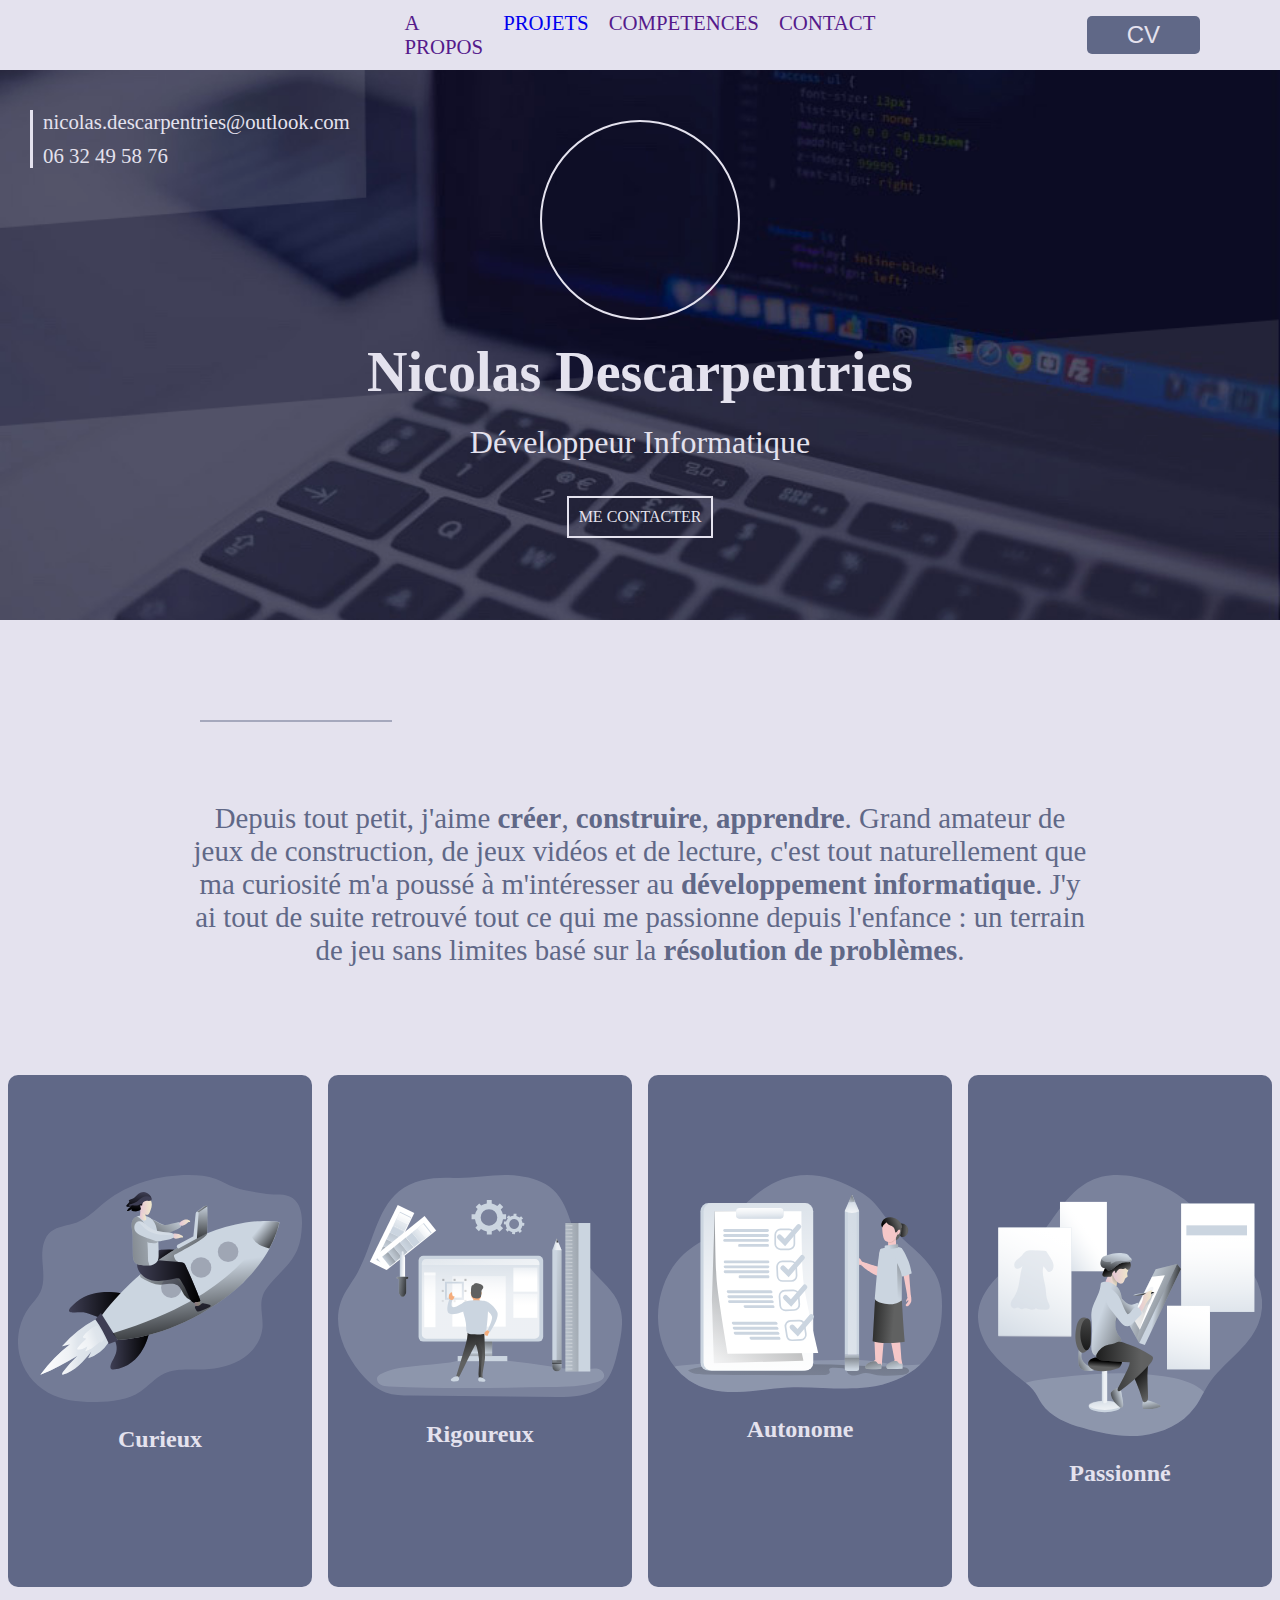
==== index.html @ d02ac80a "V1 home + V1 projets" ====
<!DOCTYPE html>
<html lang="en">
<head>
    <meta charset="UTF-8">
    <meta name="viewport" content="width=device-width, initial-scale=1.0">
    <title>ACCEUIL</title>
    <link rel="stylesheet" href="styles.css">
</head>
<body>
    <nav>
        <div class="empty-layout"></div>
        <div class="nav-links">
            <a href="">A PROPOS</a>
            <a href="/project.html">PROJETS</a>
            <a href="">COMPETENCES</a>
            <a href="">CONTACT</a>
        </div>
        <div class="button">
            <button>CV</button>
        </div>
    </nav>

    <section class="presentation">
        <div class="container-photo-nom">
            <div class="photo-profil"></div>
            <h1>Nicolas Descarpentries</h1>
            <p>Développeur Informatique</p>
            <a href="#">ME CONTACTER</a>
            
        </div>
        <div class="contact">
            <div class="vertical-bar"></div>
            <div>
                <p>nicolas.descarpentries@outlook.com</p>
                <p>06 32 49 58 76</p>
            </div>
        </div>
    </section>

    <section>
        <div class="horizontal-bar"></div>
        <p class="introduction-paragraph">
            Depuis tout petit, j'aime <span class="weihgt">créer</span>, <span class="weihgt">construire</span>, <span class="weihgt">apprendre</span>. Grand amateur de jeux de construction, de jeux vidéos et de lecture, c'est tout naturellement que ma curiosité m'a poussé à m'intéresser au <span class="weihgt">développement informatique</span>. J'y ai tout de suite retrouvé tout ce qui me passionne depuis l'enfance : un terrain de jeu sans limites basé sur la <span class="weihgt">résolution de problèmes</span>.
        </p>
    
    </section>

    <section>
        <div class="soft-skills">
            <div>
                <img src="svg/fusee.svg" alt="">
                <h2>Curieux</h2>
                <p></p>
            </div>
            <div>
                <img src="svg/rigor.svg" alt="">
                <h2>Rigoureux</h2>
                <p></p>
            </div>
            <div>
                <img src="svg/checklist.d0c9628a.svg" alt="">
                <h2>Autonome</h2>
                <p></p>
            </div>
            <div>
                <img src="svg/passionate.svg" alt="">
                <h2>Passionné</h2>
                <p></p>
            </div>
    </section>



</body>
</html>
---- styles.css ----
*,
::before,
::after {
  box-sizing: border-box;
  margin: 0;
  padding: 0;
}

:root {
    --couleur-fond: #e4e2ee;
    --couleur-secondaire: #606887;
    --couleur-secondaire-light: #6068877a;
}

body {
  background-color: var(--couleur-fond);
  color:var(--couleur-secondaire);
  
}

nav {
  height: 70px;
  display: flex;
  justify-content: center;
  align-items: center;
}

div.empty-layout, div.nav-links, div.button {
  width: 100%;
}

div.nav-links {
  display: flex;
  justify-content: center;
}

div.button {
  display: flex;
  justify-content: flex-end;
}

button {
  margin-right: 80px;
}

.nav-links a {
  margin: 0 10px;
  text-decoration: none;
  font-size: 1.3rem; 
}

nav a::after {
  content: "";
  display: none;
  background-color: var(--couleur-secondaire);
  height: 1px;
}

  nav a:hover::after {
    display: block;
}

nav button {
  font-size: 1.5rem;
  border-radius: 5px;
  color: var(--couleur-fond);
  background-color: var(--couleur-secondaire);
  padding: 5px 40px ;
  border: none;

} 

.presentation {
  background-color: blue;
  height: 550px;
  background: url(images/cover_overlay.png) no-repeat center/100% 100%,url(images/cover.jpg) no-repeat center/cover;
  position: relative;
}


.container-photo-nom {
  color: var(--couleur-fond);
  text-align: center;
  padding-top: 50px;
}

.container-photo-nom h1 {
  font-size: 3.5rem;
  margin: 20px ;
}

.container-photo-nom p {
  font-size: 2rem;
  margin: 20px ;
}

.container-photo-nom a {
  border: solid 2px var(--couleur-fond);
  color: var(--couleur-fond);
  text-decoration: none;
  display: inline-block;
  margin: 15px;
  padding: 10px;
}

.photo-profil {
  width: 200px;
  height: 200px;
  margin: auto;
  background: url(images/photo-profil.jpg) center/ cover;
  border-radius: 50%;
  border:solid 2px  var(--couleur-fond);
}

.horizontal-bar {
  height: 2px;
  width: 15%;
  background-color: var(--couleur-secondaire-light);
  margin-top: 100px;
  margin-left: 200px;
}

.contact {
  position: absolute;
  left: 30px;
  top:40px;
  color: var(--couleur-fond);
  font-size: 1.3rem;
  display: flex;
}

.contact p:nth-child(2) {
  margin-top: 10px;
}

.vertical-bar {
  width: 3px;
  background-color: var(--couleur-fond);
  margin-right: 10px;
}

.introduction-paragraph {
  width: 70%;
  margin: 80px auto;
  font-size: 1.8rem;
  text-align: center;
}

.weihgt {
  font-weight: 900;
}



/* ------------- SOFT SKILLS ------------- */

.soft-skills {
  max-width: 1500px;
  margin: 100px auto;
  display: flex;
  justify-content: center;
  text-align: center;
}

.soft-skills div {
  background-color: var(--couleur-secondaire);
  color: var(--couleur-fond);
  width: 100%;
  margin: 8px;
  padding: 100px 10px;
  border-radius: 10px;
}

.soft-skills  h2 {
  margin-top: 20px;
}
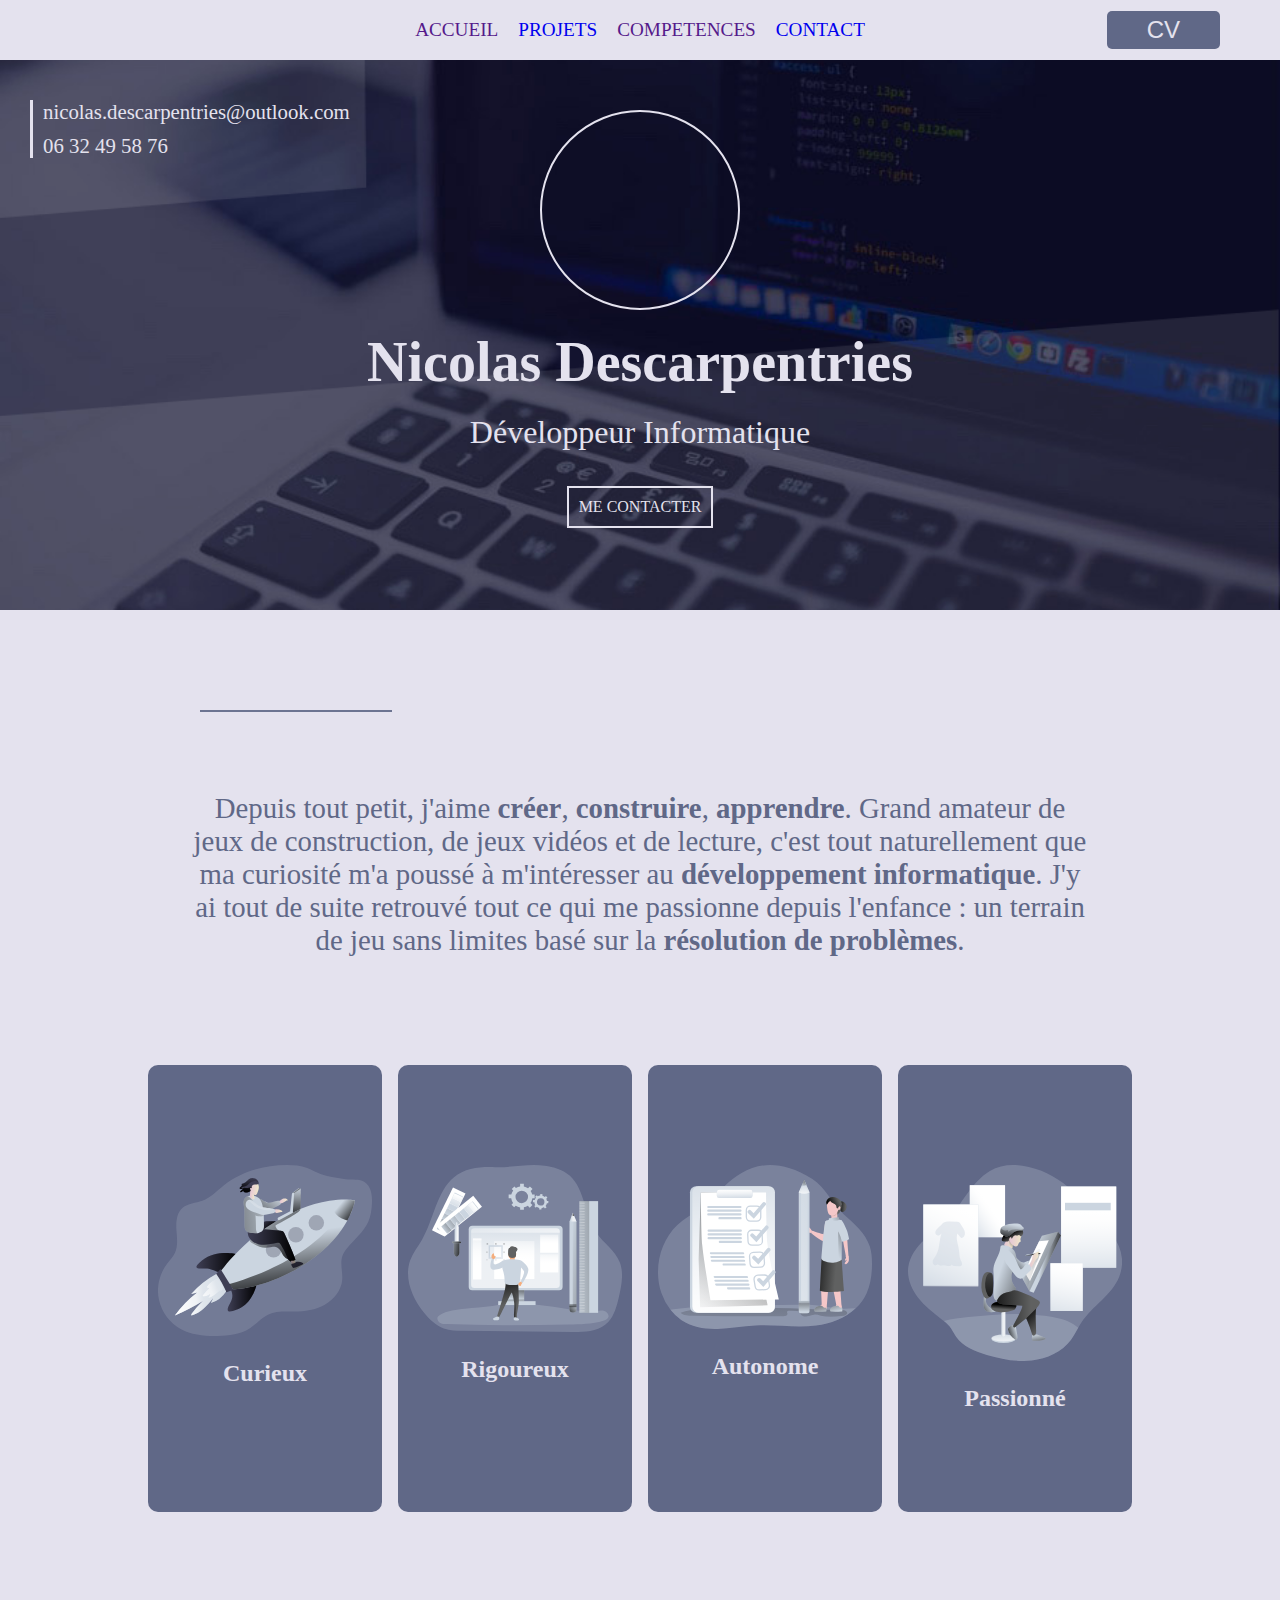
==== commit 93f57f48: "premier refactoring du css" ====
--- a/index.html
+++ b/index.html
@@ -4,18 +4,19 @@
     <meta charset="UTF-8">
     <meta name="viewport" content="width=device-width, initial-scale=1.0">
     <title>ACCEUIL</title>
-    <link rel="stylesheet" href="styles.css">
+    <link rel="stylesheet" href="static/styles.css">
+    <link rel="stylesheet" href="static/index.css">
 </head>
 <body>
     <nav>
-        <div class="empty-layout"></div>
+        <div class="nav-empty-layout"></div>
         <div class="nav-links">
-            <a href="">A PROPOS</a>
+            <a href="">ACCUEIL</a>
             <a href="/project.html">PROJETS</a>
             <a href="">COMPETENCES</a>
-            <a href="">CONTACT</a>
+            <a href="/contact.html">CONTACT</a>
         </div>
-        <div class="button">
+        <div class="nav-button">
             <button>CV</button>
         </div>
     </nav>
@@ -25,7 +26,7 @@
             <div class="photo-profil"></div>
             <h1>Nicolas Descarpentries</h1>
             <p>Développeur Informatique</p>
-            <a href="#">ME CONTACTER</a>
+            <a href="/contact.html">ME CONTACTER</a>
             
         </div>
         <div class="contact">
--- a/static/styles.css
+++ b/static/styles.css
@@ -0,0 +1,84 @@
+/* ---- SETUP DE BASE ---- */
+
+:root {
+    --couleur-fond: #e4e2ee;
+    --couleur-secondaire: #606887;
+    --couleur-secondaire-light: #606887e8;
+}
+
+body {
+  background-color: var(--couleur-fond);
+  color:var(--couleur-secondaire);
+}
+
+*,
+::before,
+::after {
+  box-sizing: border-box;
+  margin: 0;
+  padding: 0;
+}
+
+
+
+/* ---- BARRE DE NAVIGATION ---- */
+
+nav {
+  height: 60px;
+  display: flex;
+  justify-content: center;
+  align-items: center;
+}
+
+.nav-empty-layout, .nav-links, .nav-button {
+  /* width: 100%; */
+  flex: 1
+}
+
+.nav-links {
+  display: flex;
+  justify-content: center;
+  flex-shrink: 0;
+}
+
+.nav-button {
+  display: flex;
+  justify-content: flex-end;
+}
+
+.nav-button button {
+  margin-right: 60px;
+  font-size: 1.5rem;
+  border-radius: 5px;
+  color: var(--couleur-fond);
+  background-color: var(--couleur-secondaire);
+  padding: 5px 40px ;
+  border: none;
+}
+
+.nav-links a {
+  margin: 0 10px;
+  text-decoration: none;
+  font-size: 1.2rem; 
+}
+
+.nav-links a::after {
+  content: "";
+  display: none;
+  background-color: var(--couleur-secondaire-light);
+  height: 1px;
+}
+
+.nav-links a:hover {
+  color: var(--couleur-secondaire-light);
+}
+
+.nav-links a:hover::after {
+  display: block;
+}
+
+
+
+
+
+
--- a/static/index.css
+++ b/static/index.css
@@ -0,0 +1,113 @@
+/* ----- SECTION PRESENTATION ----- */
+
+.presentation {
+background-color: blue;
+height: 550px;
+background: url(../images/cover_overlay.png) no-repeat center/100% 100%,url(../images/cover.jpg) no-repeat center/cover;
+position: relative;
+}
+
+
+.container-photo-nom {
+color: var(--couleur-fond);
+text-align: center;
+padding-top: 50px;
+}
+
+.photo-profil {
+width: 200px;
+height: 200px;
+margin: auto;
+background: url(../images/photo-profil.jpg) center/ cover;
+border-radius: 50%;
+border:solid 2px  var(--couleur-fond);
+}
+
+.container-photo-nom h1 {
+font-size: 3.5rem;
+margin: 20px ;
+}
+
+.container-photo-nom p {
+font-size: 2rem;
+margin: 20px ;
+}
+
+.container-photo-nom a {
+border: solid 2px var(--couleur-fond);
+color: var(--couleur-fond);
+text-decoration: none;
+display: inline-block;
+margin: 15px;
+padding: 10px;
+}
+
+
+
+/* ----- SECTION CONTACT MAIL + TEL ----- */
+
+.contact {
+position: absolute;
+left: 30px;
+top:40px;
+color: var(--couleur-fond);
+font-size: 1.3rem;
+display: flex;
+}
+
+.contact p:nth-child(2) {
+margin-top: 10px;
+}
+
+.vertical-bar {
+width: 3px;
+background-color: var(--couleur-fond);
+margin-right: 10px;
+}
+
+
+
+/* ----- SECTION PARAGRAPHE PRESENTATION ----- */
+
+.horizontal-bar {
+height: 2px;
+width: 15%;
+background-color: var(--couleur-secondaire-light);
+margin-top: 100px;
+margin-left: 200px;
+}
+
+.introduction-paragraph {
+width: 70%;
+margin: 80px auto;
+font-size: 1.8rem;
+text-align: center;
+}
+
+.weihgt {
+font-weight: 900;
+}
+
+
+/* ------------- SECTION SOFT SKILLS ------------- */
+
+.soft-skills {
+max-width: 1000px;
+margin: 100px auto;
+display: flex;
+justify-content: center;
+text-align: center;
+}
+
+.soft-skills div {
+background-color: var(--couleur-secondaire);
+color: var(--couleur-fond);
+width: 100%;
+margin: 8px;
+padding: 100px 10px;
+border-radius: 10px;
+}
+
+.soft-skills h2 {
+margin-top: 20px;
+}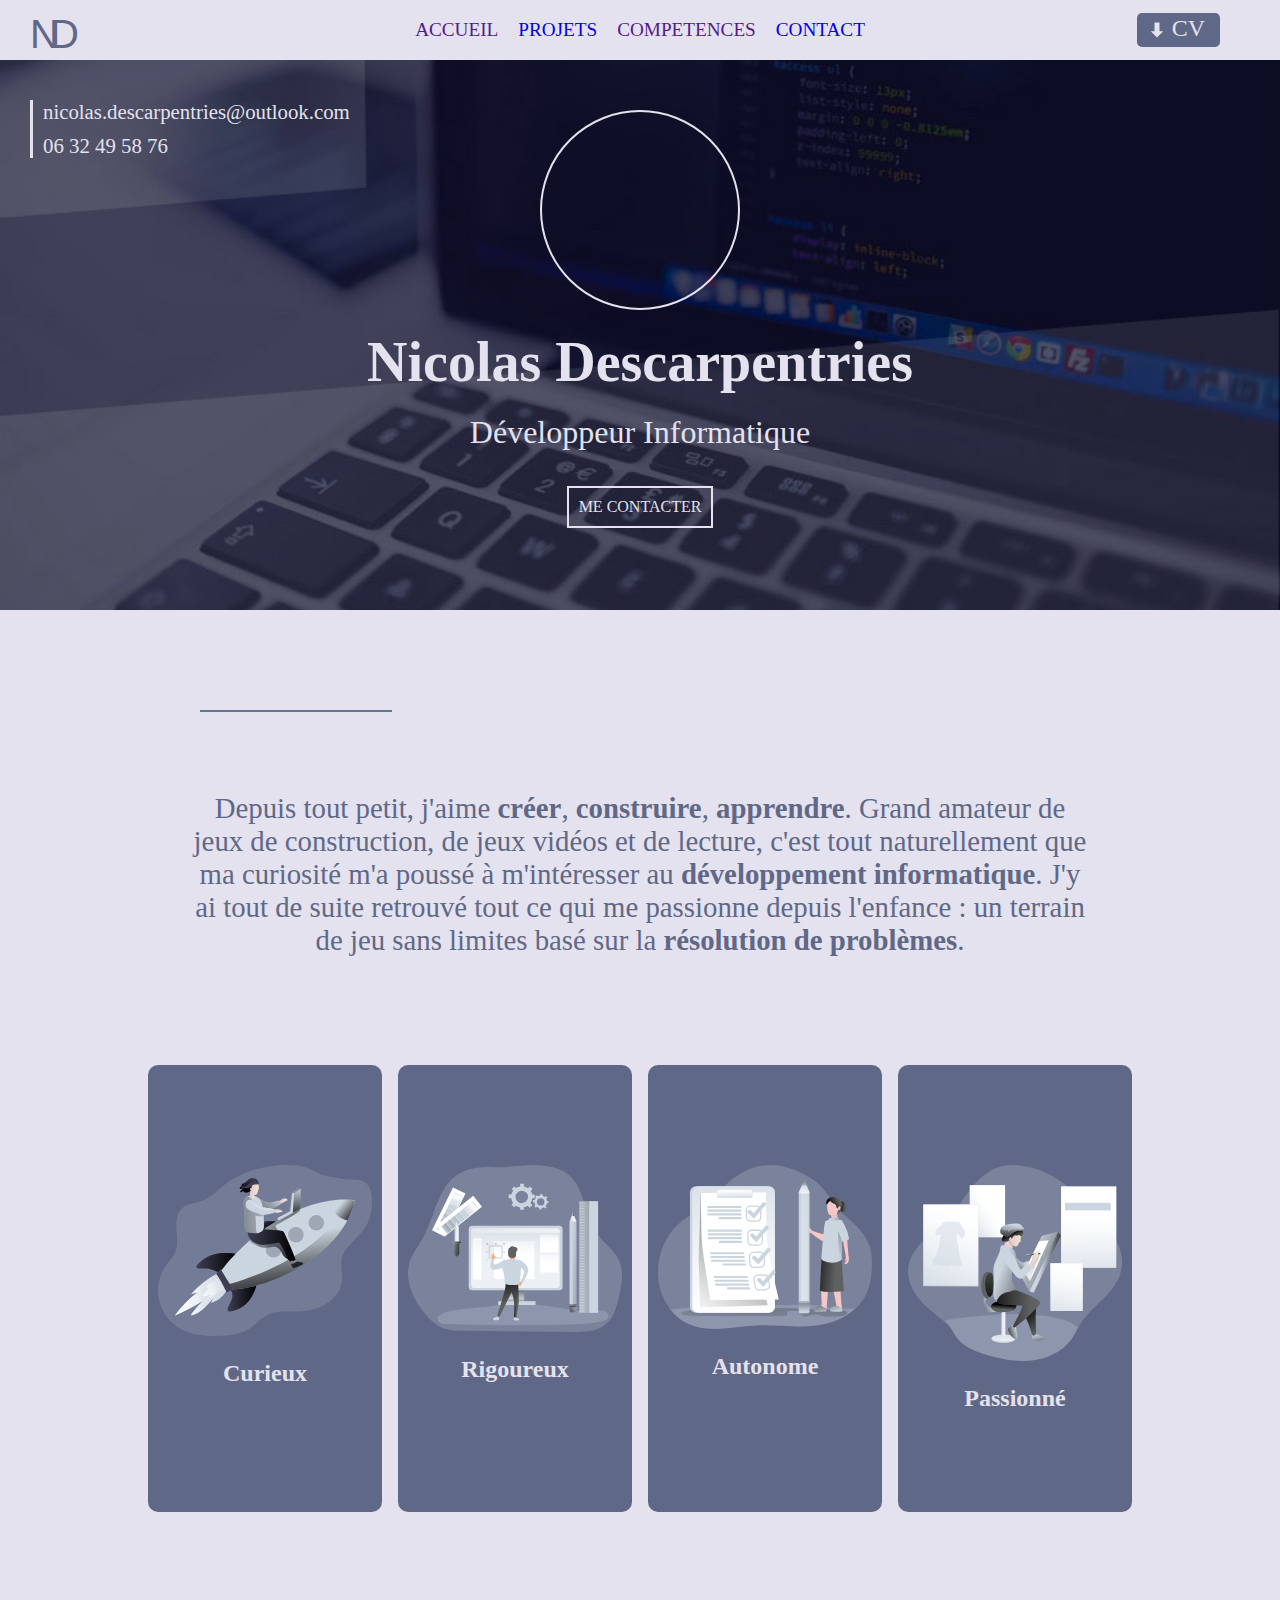
==== commit b5fd7822: "ajout des pages pour chaque projet + formulaire" ====
--- a/index.html
+++ b/index.html
@@ -9,15 +9,21 @@
 </head>
 <body>
     <nav>
-        <div class="nav-empty-layout"></div>
+        <div class="nav-empty-layout">
+            <img src="svg/mon-logo.svg" alt="">
+        </div>
         <div class="nav-links">
             <a href="">ACCUEIL</a>
-            <a href="/project.html">PROJETS</a>
+            <a href="project.html">PROJETS</a>
             <a href="">COMPETENCES</a>
-            <a href="/contact.html">CONTACT</a>
+            <a href="contact.html">CONTACT</a>
         </div>
         <div class="nav-button">
-            <button>CV</button>
+        <a href="/CV.pdf" download="/CV.pdf" >
+            <img class="svg-download" src="svg/download.svg" alt="">
+            <span>CV</span>
+        </a>
+
         </div>
     </nav>
 
--- a/static/styles.css
+++ b/static/styles.css
@@ -46,14 +46,20 @@
   justify-content: flex-end;
 }
 
-.nav-button button {
+.nav-button a {
   margin-right: 60px;
   font-size: 1.5rem;
   border-radius: 5px;
   color: var(--couleur-fond);
   background-color: var(--couleur-secondaire);
-  padding: 5px 40px ;
+  padding: 2px 15px 2px 5px ;
   border: none;
+  display: flex;
+  text-decoration: none;
+}
+
+.svg-download {
+  width: 30px;
 }
 
 .nav-links a {
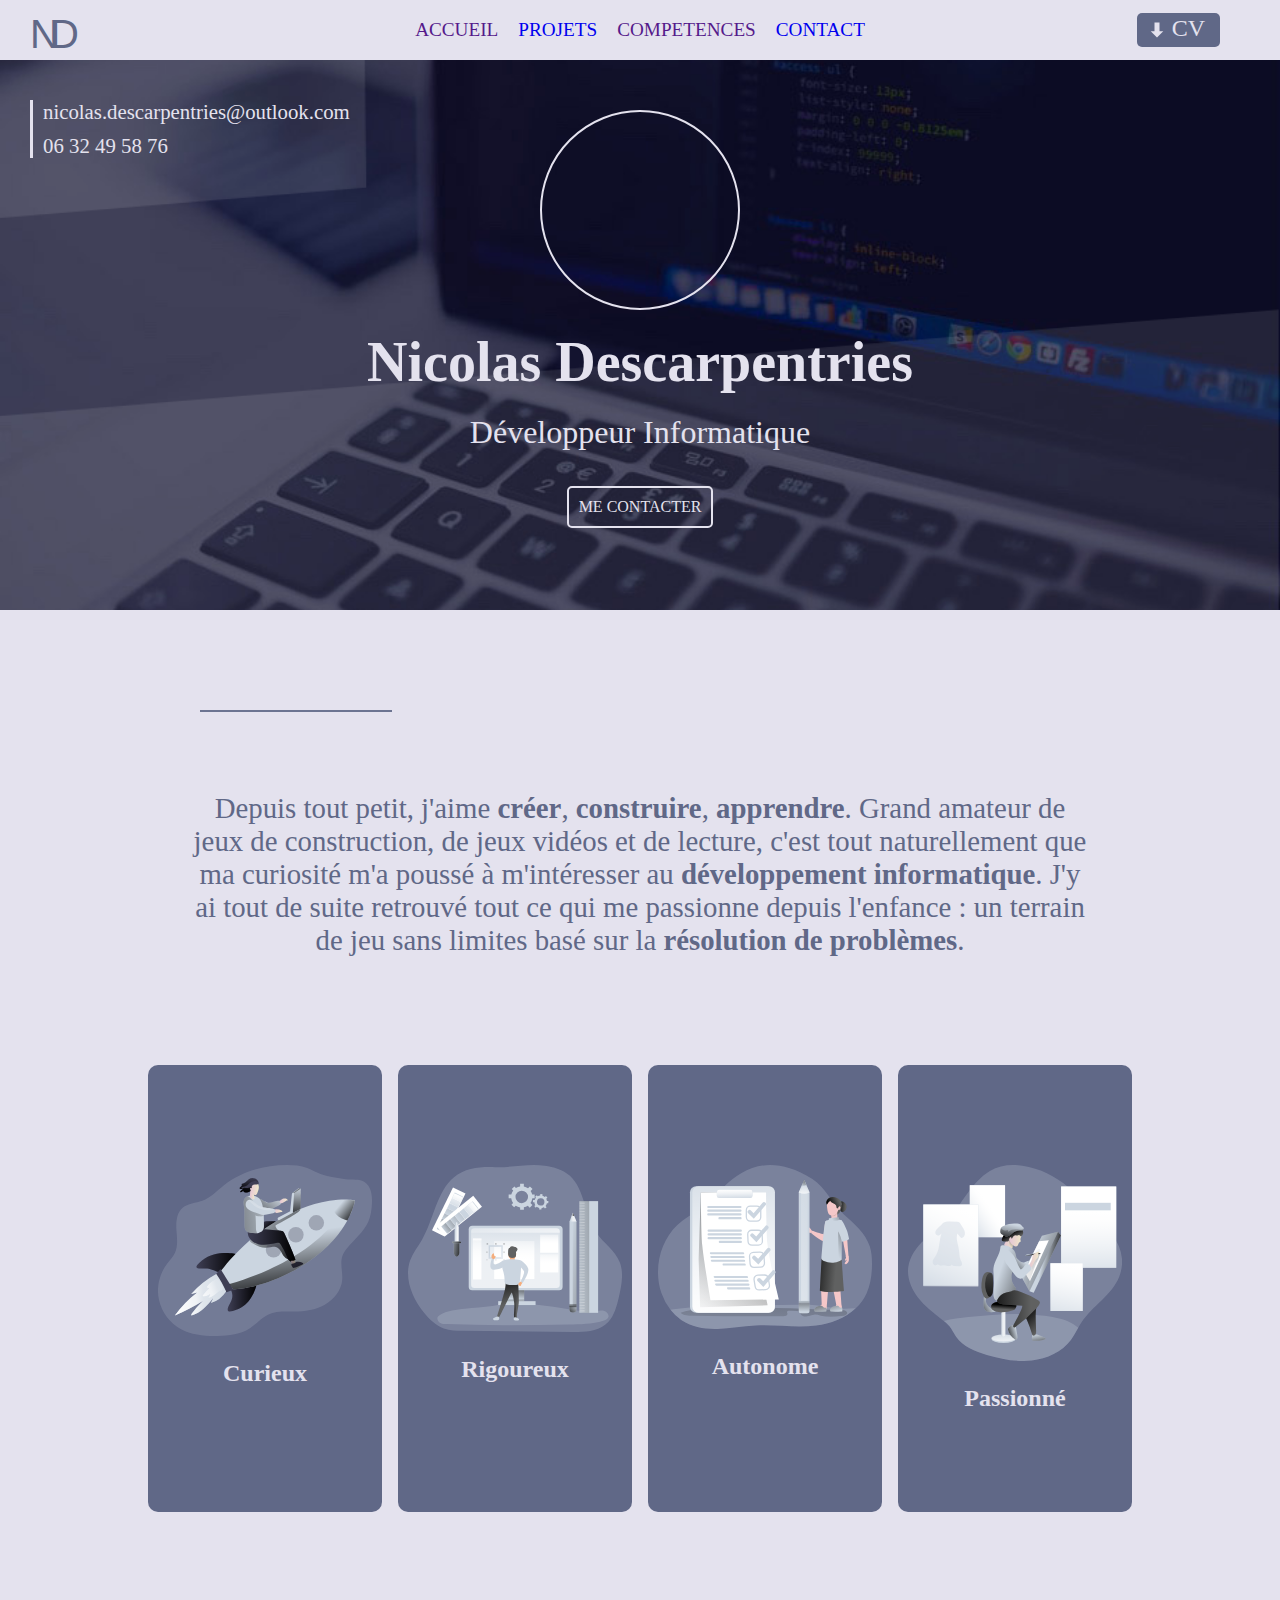
==== commit 0d5ceaa6: "hover bouton me contacter" ====
--- a/index.html
+++ b/index.html
@@ -32,7 +32,7 @@
             <div class="photo-profil"></div>
             <h1>Nicolas Descarpentries</h1>
             <p>Développeur Informatique</p>
-            <a href="/contact.html">ME CONTACTER</a>
+            <a class="button-contact" href="/contact.html">ME CONTACTER</a>
             
         </div>
         <div class="contact">
--- a/static/styles.css
+++ b/static/styles.css
@@ -4,6 +4,7 @@
     --couleur-fond: #e4e2ee;
     --couleur-secondaire: #606887;
     --couleur-secondaire-light: #606887e8;
+    --couleur-secondaire-very-light : #60688780;
 }
 
 body {
--- a/static/index.css
+++ b/static/index.css
@@ -40,6 +40,15 @@
 display: inline-block;
 margin: 15px;
 padding: 10px;
+}
+
+.button-contact {
+   border-radius: 5px;
+}
+
+.button-contact:hover {
+    background-color: var(--couleur-fond);
+    color: var(--couleur-secondaire);
 }
 
 
@@ -97,15 +106,20 @@
 display: flex;
 justify-content: center;
 text-align: center;
+
 }
 
 .soft-skills div {
-background-color: var(--couleur-secondaire);
-color: var(--couleur-fond);
-width: 100%;
-margin: 8px;
-padding: 100px 10px;
-border-radius: 10px;
+    background-color: var(--couleur-secondaire);
+    color: var(--couleur-fond);
+    width: 100%;
+    margin: 8px;
+    padding: 100px 10px;
+    border-radius: 10px;
+}
+
+.soft-skills div:hover {
+    box-shadow: 6px 6px 25px rgba(0, 0, 0, 0.5);
 }
 
 .soft-skills h2 {
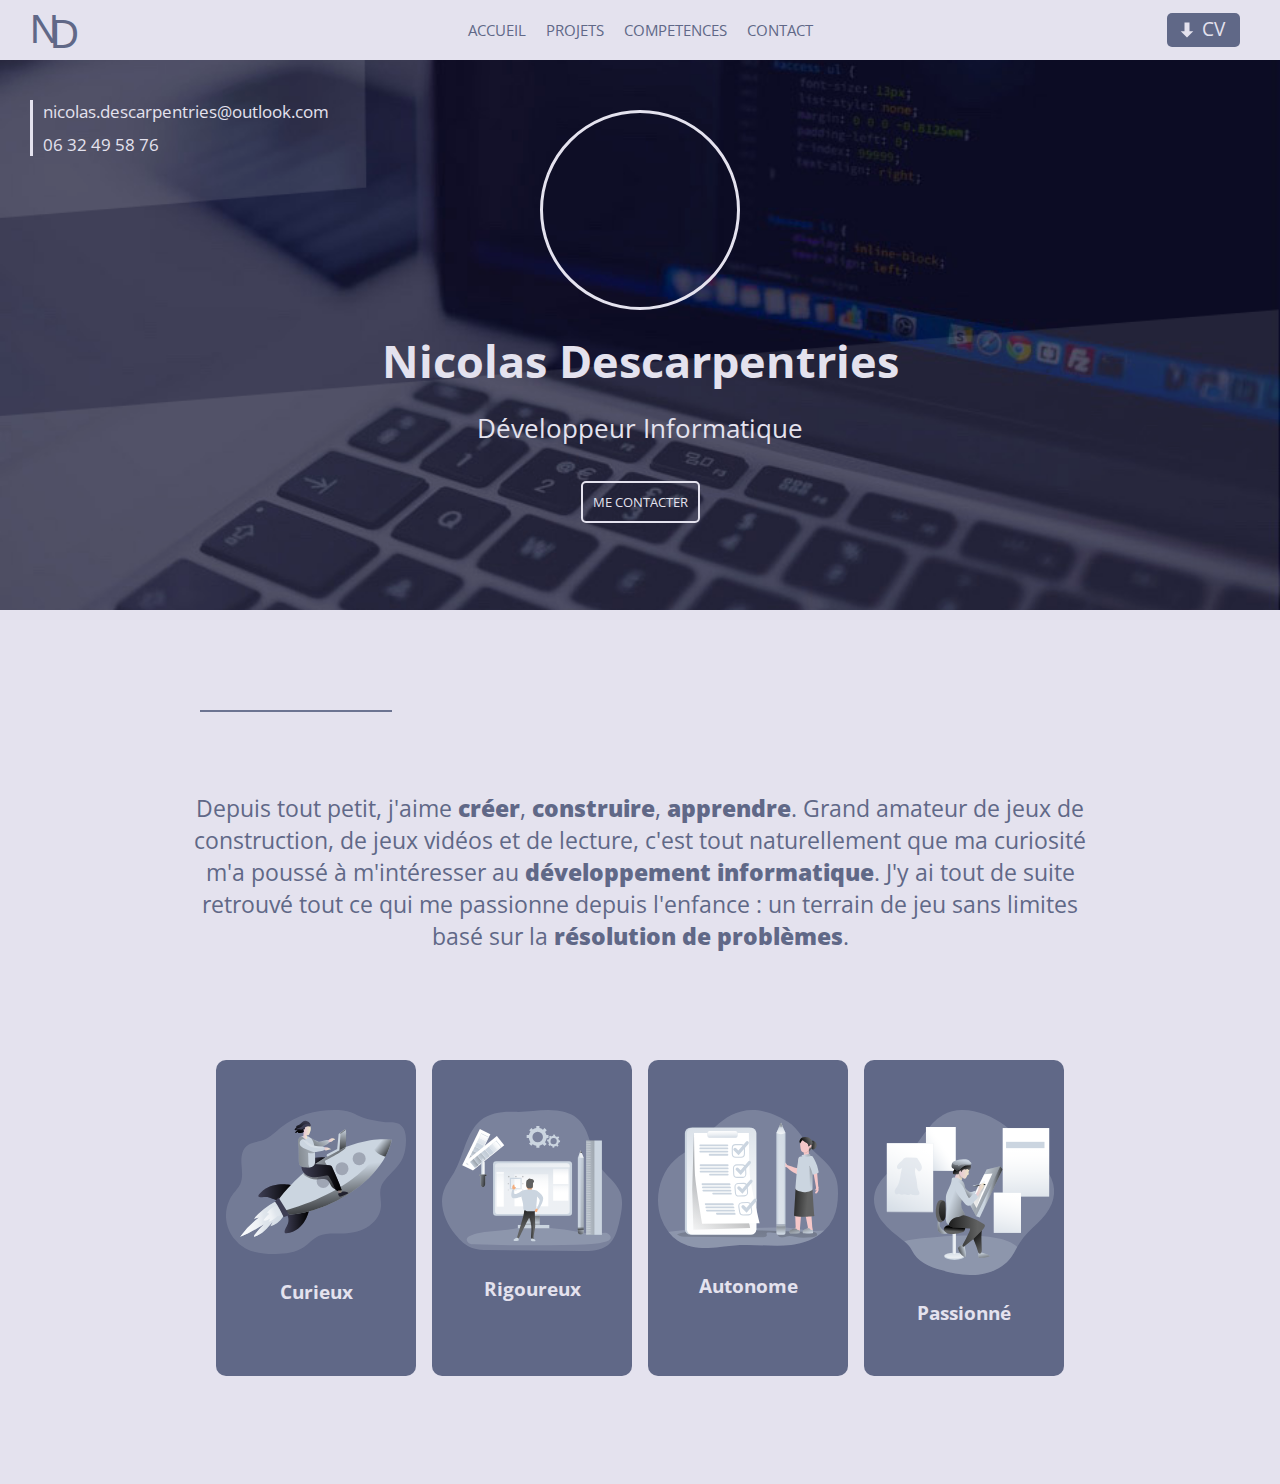
==== commit b7084168: "peaufinage front + reponsive du home" ====
--- a/index.html
+++ b/index.html
@@ -6,6 +6,11 @@
     <title>ACCEUIL</title>
     <link rel="stylesheet" href="static/styles.css">
     <link rel="stylesheet" href="static/index.css">
+
+    <link rel="preconnect" href="https://fonts.googleapis.com">
+    <link rel="preconnect" href="https://fonts.gstatic.com" crossorigin>
+    <link href="https://fonts.googleapis.com/css2?family=Playfair+Display:ital,wght@0,400..900;1,400..900&display=swap" rel="stylesheet">
+    <link href="https://fonts.googleapis.com/css2?family=Open+Sans:ital,wght@0,300..800;1,300..800&family=Playfair+Display:ital,wght@0,400..900;1,400..900&display=swap" rel="stylesheet">
 </head>
 <body>
     <nav>
@@ -19,10 +24,10 @@
             <a href="contact.html">CONTACT</a>
         </div>
         <div class="nav-button">
-        <a href="/CV.pdf" download="/CV.pdf" >
-            <img class="svg-download" src="svg/download.svg" alt="">
-            <span>CV</span>
-        </a>
+            <a href="/CV.pdf" download="/CV.pdf" >
+                <img class="svg-download" src="svg/download.svg" alt="">
+                <span>CV</span>
+            </a>
 
         </div>
     </nav>
@@ -75,8 +80,5 @@
                 <p></p>
             </div>
     </section>
-
-
-
 </body>
 </html>--- a/static/styles.css
+++ b/static/styles.css
@@ -10,6 +10,7 @@
 body {
   background-color: var(--couleur-fond);
   color:var(--couleur-secondaire);
+  font-family: Open Sans;
 }
 
 *,
@@ -48,7 +49,7 @@
 }
 
 .nav-button a {
-  margin-right: 60px;
+  margin-right: 40px;
   font-size: 1.5rem;
   border-radius: 5px;
   color: var(--couleur-fond);
@@ -59,6 +60,10 @@
   text-decoration: none;
 }
 
+.nav-button a:hover {
+  border: 3px solid var(--couleur-secondaire-very-light);
+}
+
 .svg-download {
   width: 30px;
 }
@@ -67,17 +72,18 @@
   margin: 0 10px;
   text-decoration: none;
   font-size: 1.2rem; 
+  color: var(--couleur-secondaire);
 }
 
 .nav-links a::after {
   content: "";
   display: none;
-  background-color: var(--couleur-secondaire-light);
+  background-color: var(--couleur-secondaire-very-light);
   height: 1px;
 }
 
 .nav-links a:hover {
-  color: var(--couleur-secondaire-light);
+  color: var(--couleur-secondaire-very-light);
 }
 
 .nav-links a:hover::after {
@@ -89,3 +95,22 @@
 
 
 
+@media screen and (max-width: 766px) {
+
+  .nav-button{
+    display: none;
+  }
+}
+
+@media screen and (max-width: 572px) {
+  nav{
+    flex-direction: column
+  };
+}
+
+@media screen and (max-width : 478px) {
+  .nav-links {
+    flex-direction: column;
+    align-items: center;
+  }
+}--- a/static/index.css
+++ b/static/index.css
@@ -20,7 +20,7 @@
 margin: auto;
 background: url(../images/photo-profil.jpg) center/ cover;
 border-radius: 50%;
-border:solid 2px  var(--couleur-fond);
+border:solid 3px var(--couleur-fond);
 }
 
 .container-photo-nom h1 {
@@ -106,15 +106,15 @@
 display: flex;
 justify-content: center;
 text-align: center;
-
+flex-wrap: wrap;
 }
 
 .soft-skills div {
     background-color: var(--couleur-secondaire);
     color: var(--couleur-fond);
-    width: 100%;
+    width: 200px;
     margin: 8px;
-    padding: 100px 10px;
+    padding: 50px 10px;
     border-radius: 10px;
 }
 
@@ -124,4 +124,60 @@
 
 .soft-skills h2 {
 margin-top: 20px;
+}
+
+@media screen and (max-width: 1448px) {
+    :root {
+        font-size: 0.8rem
+    }
+}
+
+@media screen and (max-width: 1178px) {
+    .presentation {
+        background: url(../images/cover.jpg) no-repeat center/cover;
+
+    }
+    .horizontal-bar {
+        margin: auto;
+        margin-top: 50px;
+    }
+
+}
+
+@media screen and (max-width: 872px) {
+    .container-photo-nom {
+        padding-top: 110px;
+    }
+}
+
+@media screen and (max-width: 572px) {
+    .presentation {
+        margin-top: 90px;
+    }
+
+    .nav-empty-layout {
+        margin-top: 45px;
+    }
+
+    .introduction-paragraph {
+        font-size: 1.3rem;
+        margin-top: 30px;
+    }
+
+}
+
+@media screen and (max-width : 478px) {
+    .presentation {
+        margin-top: 130px;    
+    }
+
+    .nav-empty-layout {
+        margin-top: 95px;
+    }
+
+    .photo-profil {
+        width: 150px;
+        height: 150px;
+        }
+
 }